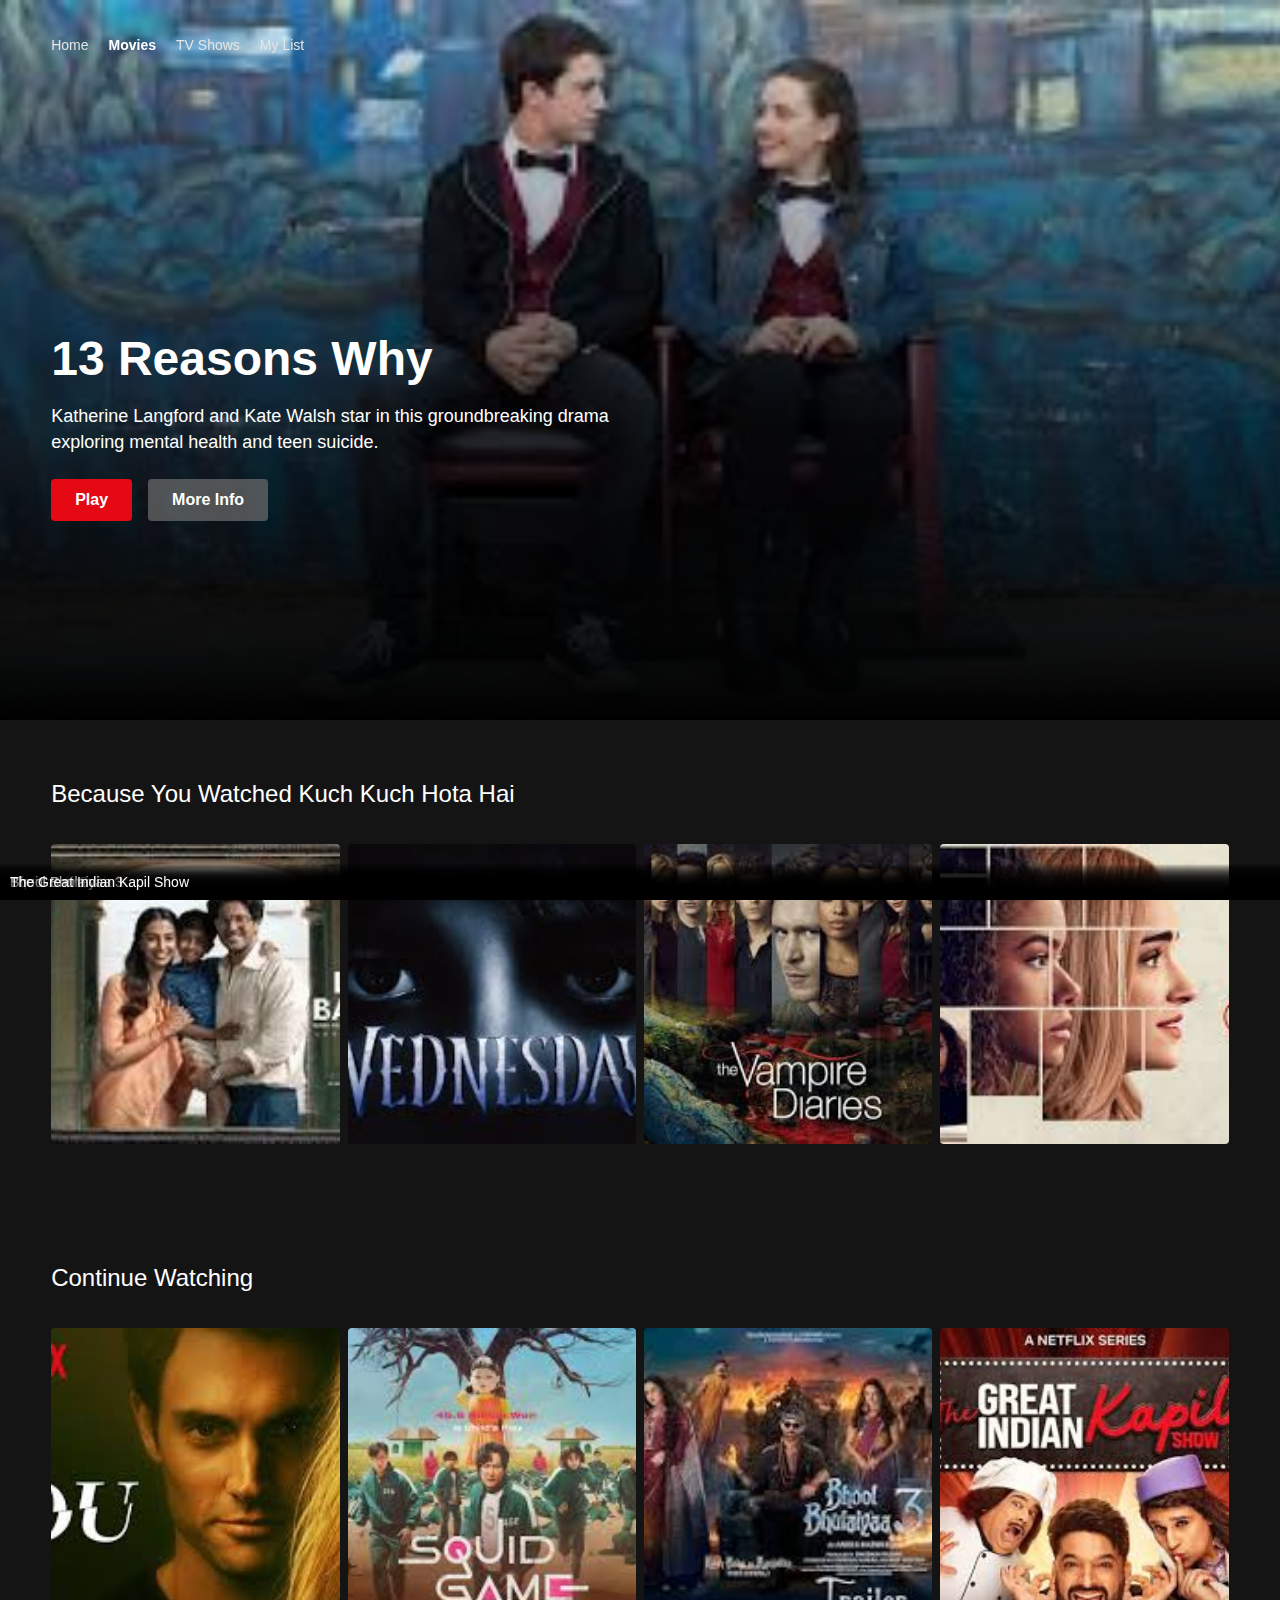
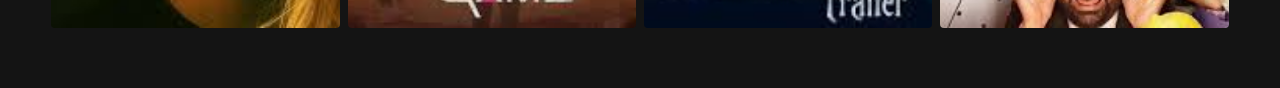
==== movies.html @ fcb924a4 "Initial commit" ====
<!DOCTYPE html>
<html lang="en">
<head>
    <meta charset="UTF-8">
    <meta name="viewport" content="width=device-width, initial-scale=1.0">
    <title>Movies</title>
    <link rel="stylesheet" href="movies.css">
    <style>
        .modal {
            display: none;
            position: fixed;
            top: 0;
            left: 0;
            width: 100%;
            height: 100%;
            background-color: rgba(0, 0, 0, 0.9);
            z-index: 1001;
        }

        .modal-content {
            position: relative;
            width: 90%;
            max-width: 900px;
            margin: 50px auto;
            padding-top: 56.25%;
        }

        .close-modal {
            position: absolute;
            top: -40px;
            right: 0;
            color: white;
            font-size: 30px;
            cursor: pointer;
            z-index: 1002;
        }

        .youtube-player {
            position: absolute;
            top: 0;
            left: 0;
            width: 100%;
            height: 100%;
            border: none;
        }

        .movie-card {
            cursor: pointer;
        }
    </style>
</head>
<body>
    <header>
        <nav>
            <ul>
                <li><a href="home.html">Home</a></li>
                <li><a href="movies.html" class="active">Movies</a></li>
                <li><a href="tvshows.html">TV Shows</a></li>
                <li><a href="mylist.html">My List</a></li>
            </ul>
        </nav>
    </header>

    <main>
        <section class="hero-section">
            <div class="hero-content">
                <h1>13 Reasons Why</h1>
                <p>Katherine Langford and Kate Walsh star in this groundbreaking drama exploring mental health and teen suicide.</p>
                <div class="hero-buttons">
                    <button onclick="playTrailer('https://youtu.be/0XuOkYlUWIs?si=gkgxSH9qaX9uSgTq')">Play</button>
                    <button>More Info</button>
                </div>
            </div>
        </section>

        <section class="movie-section">
            <h2>Because You Watched Kuch Kuch Hota Hai</h2>
            <div class="movie-row">
                <div class="movie-card" onclick="playTrailer('https://youtu.be/Kv5RKsqVe-Y?si=-s9Uij6OvIbRNo8V')">
                    <img src="images/movies/lucky.jpg" alt="Lucky Baskar">
                    <p>Lucky Baskar</p>
                </div>
                <div class="movie-card" onclick="playTrailer('Di310WS7zLk')">
                    <img src="images/movies/wednesday.jpg" alt="Wednesday">
                    <p>Wednesday</p>
                </div>
                <div class="movie-card" onclick="playTrailer('BmVmhjjkN4E')">
                    <img src="images/movies/vampire.jpg" alt="The Vampire Diaries">
                    <p>The Vampire Diaries</p>
                </div>
                <div class="movie-card" onclick="playTrailer('5UcxlYEbFHo')">
                    <img src="images/movies/ginny.jpg" alt="Ginny and Georgia">
                    <p>Ginny and Georgia</p>
                </div>
            </div>
        </section>

        <section class="movie-section">
            <h2>Continue Watching</h2>
            <div class="movie-row">
                <div class="movie-card" onclick="playTrailer('Q7LWWjIlqSc')">
                    <img src="images/movies/you.jpg" alt="You">
                    <p>You</p>
                </div>
                <div class="movie-card" onclick="playTrailer('oqxAJKy0ii4')">
                    <img src="images/movies/squidd.jpg" alt="Squid Game">
                    <p>Squid Game</p>
                </div>
                <div class="movie-card" onclick="playTrailer('efgh456')">
                    <img src="images/movies/bhool.jpg" alt="Bhool Bhulaiyaa 3">
                    <p>Bhool Bhulaiyaa 3</p>
                </div>
                <div class="movie-card" onclick="playTrailer('ijkl789')">
                    <img src="images/movies/kapil.jpg" alt="The Great Indian Kapil Show">
                    <p>The Great Indian Kapil Show</p>
                </div>
            </div>
        </section>
    </main>

    <!-- Modal for trailer -->
    <div id="trailerModal" class="modal">
        <div class="modal-content">
            <span class="close-modal" onclick="closeTrailer()">&times;</span>
            <iframe id="youtubePlayer" class="youtube-player" allowfullscreen></iframe>
        </div>
    </div>

    <script src="https://www.youtube.com/iframe_api"></script>
    <script>
        var player;
        var modal = document.getElementById('trailerModal');

        function playTrailer(videoId) {
            modal.style.display = 'block';
            if (player) {
                player.loadVideoById(videoId);
            } else {
                player = new YT.Player('youtubePlayer', {
                    videoId: videoId,
                    playerVars: {
                        'autoplay': 1,
                        'modestbranding': 1,
                        'rel': 0
                    }
                });
            }
        }

        function closeTrailer() {
            modal.style.display = 'none';
            if (player) {
                player.stopVideo();
            }
        }

        window.onclick = function(event) {
            if (event.target == modal) {
                closeTrailer();
            }
        }

        document.addEventListener('keydown', function(event) {
            if (event.key === 'Escape') {
                closeTrailer();
            }
        });
    </script>
</body>
</html>
---- movies.css ----
body {
    margin: 0;
    font-family: Arial, sans-serif;
    background-color: #141414;
    color: white;
}

/* Header Styles */
header {
    background-color: transparent;
    padding: 20px 4%;
    position: fixed;
    width: 100%;
    z-index: 1000;
    transition: background-color 0.3s;
}

header.scrolled {
    background-color: #141414;
}

nav ul {
    list-style: none;
    padding: 0;
    display: flex;
    gap: 20px;
    align-items: center;
}

nav ul li a {
    text-decoration: none;
    color: #e5e5e5;
    font-size: 14px;
    transition: color 0.3s;
}

nav ul li a:hover {
    color: #b3b3b3;
}

nav ul li a.active {
    color: white;
    font-weight: bold;
}

/* Hero Section */
.hero-section {
    position: relative;
    height: 80vh;
    background: linear-gradient(to bottom, 
        rgba(0, 0, 0, 0) 0%,
        rgba(0, 0, 0, 0.4) 40%,
        rgba(0, 0, 0, 0.8) 80%,
        rgba(0, 0, 0, 1) 100%
    ), url('images/movies/reasonss.jpg') no-repeat center center;
    background-size: cover;
    padding: 0 4%;
    display: flex;
    align-items: center;
}

.hero-content {
    max-width: 600px;
    margin-top: 100px;
}

.hero-content h1 {
    font-size: 48px;
    margin-bottom: 16px;
    font-weight: bold;
}

.hero-content p {
    font-size: 18px;
    margin-bottom: 24px;
    color: #fff;
    line-height: 1.4;
}

.hero-buttons {
    display: flex;
    gap: 16px;
}

.hero-buttons button {
    padding: 12px 24px;
    border-radius: 4px;
    font-size: 16px;
    font-weight: bold;
    cursor: pointer;
    transition: background-color 0.2s;
    border: none;
}

.hero-buttons button:first-child {
    background-color: #e50914;
    color: white;
}

.hero-buttons button:last-child {
    background-color: rgba(109, 109, 110, 0.7);
    color: white;
}

.hero-buttons button:hover {
    background-color: #f40612;
}

/* Movie Section */
.movie-section {
    padding: 40px 4%;
}

.movie-section h2 {
    font-size: 24px;
    margin-bottom: 16px;
    font-weight: 500;
}

.movie-row {
    display: flex;
    overflow-x: auto;
    gap: 8px;
    padding: 20px 0;
    scrollbar-width: none; /* Firefox */
}

.movie-row::-webkit-scrollbar {
    display: none; /* Chrome, Safari, Opera */
}

.movie-card img {
    width: 100%;
    aspect-ratio: 16/9;
    object-fit: cover;
    display: block;
    border-radius: 4px;
    /* Add these properties for better quality */
    image-rendering: -webkit-optimize-contrast;
    image-rendering: crisp-edges;
    transform: translateZ(0); /* Helps with image sharpness */
    backface-visibility: hidden; /* Reduces blurriness during transforms */
}
}

.movie-card:hover {
    transform: scale(1.05);
    z-index: 2;
}

.movie-card img {
    width: 100%;
    height: 300px;
    object-fit: cover;
    display: block;
}

.movie-card p {
    padding: 10px;
    margin: 0;
    position: absolute;
    bottom: 0;
    left: 0;
    right: 0;
    background: linear-gradient(to top, rgba(0,0,0,0.9), transparent);
    font-size: 14px;
}

/* Responsive adjustments */
@media (max-width: 768px) {
    .hero-content h1 {
        font-size: 32px;
    }
    
    .hero-content p {
        font-size: 16px;
    }
    
    .movie-card {
        width: 150px;
    }
    
    .movie-card img {
        height: 225px;
    }
}

/* Optional: Add smooth scrolling for the movie rows */
.movie-row {
    scroll-behavior: smooth;
}
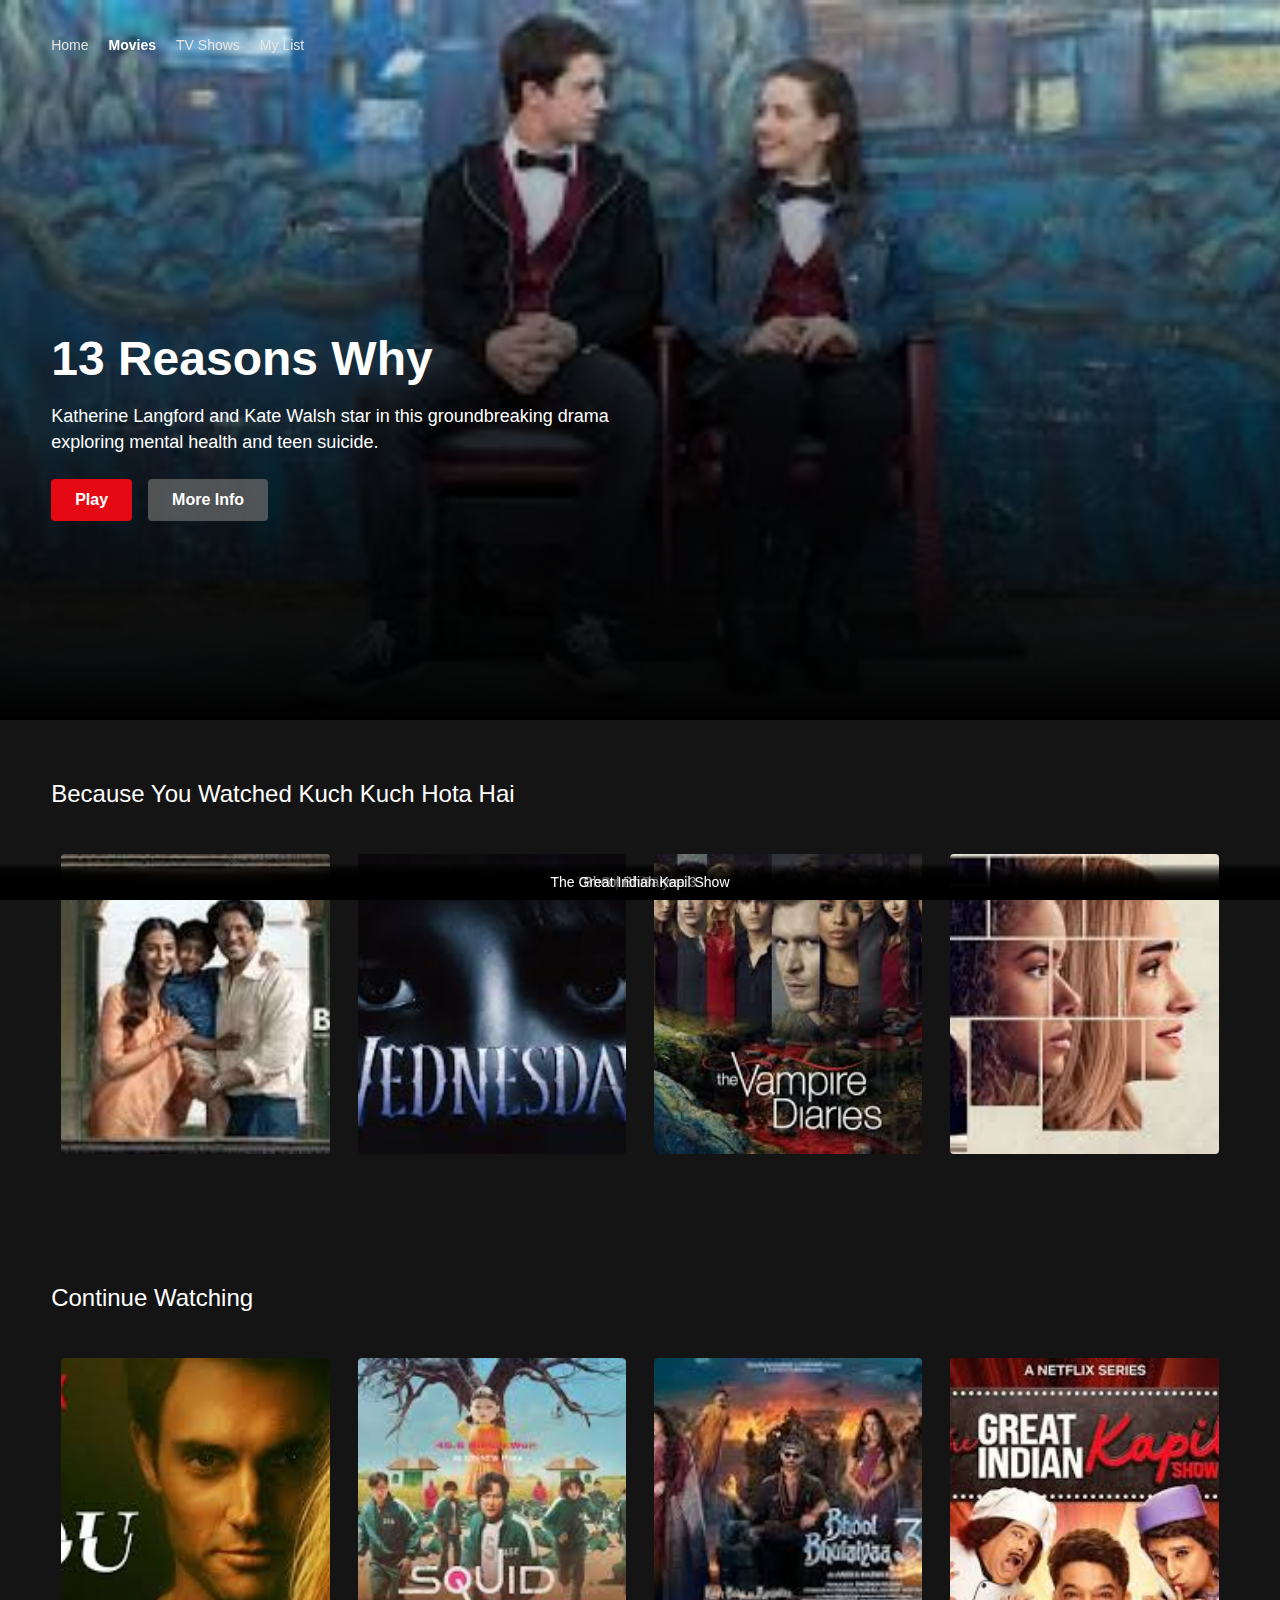
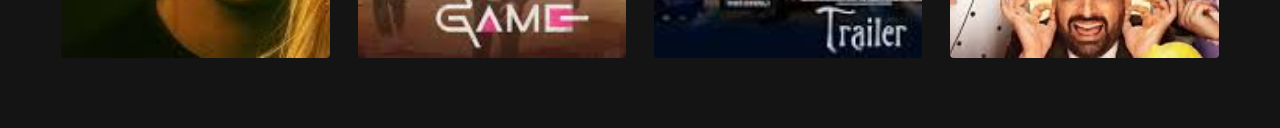
==== commit ad0fd1c6: "Initial commit" ====
--- a/movies.html
+++ b/movies.html
@@ -53,7 +53,7 @@
     <header>
         <nav>
             <ul>
-                <li><a href="home.html">Home</a></li>
+                <li><a href="index.html">Home</a></li>
                 <li><a href="movies.html" class="active">Movies</a></li>
                 <li><a href="tvshows.html">TV Shows</a></li>
                 <li><a href="mylist.html">My List</a></li>
@@ -73,27 +73,31 @@
             </div>
         </section>
 
+
         <section class="movie-section">
             <h2>Because You Watched Kuch Kuch Hota Hai</h2>
             <div class="movie-row">
                 <div class="movie-card" onclick="playTrailer('https://youtu.be/Kv5RKsqVe-Y?si=-s9Uij6OvIbRNo8V')">
                     <img src="images/movies/lucky.jpg" alt="Lucky Baskar">
-                    <p>Lucky Baskar</p>
+                    <p class="movie-title">Lucky Baskar</p>
                 </div>
                 <div class="movie-card" onclick="playTrailer('Di310WS7zLk')">
                     <img src="images/movies/wednesday.jpg" alt="Wednesday">
-                    <p>Wednesday</p>
+                    <p class="movie-title">Wednesday</p>
                 </div>
                 <div class="movie-card" onclick="playTrailer('BmVmhjjkN4E')">
                     <img src="images/movies/vampire.jpg" alt="The Vampire Diaries">
-                    <p>The Vampire Diaries</p>
+                    <p class="movie-title">The Vampire Diaries</p>
                 </div>
                 <div class="movie-card" onclick="playTrailer('5UcxlYEbFHo')">
                     <img src="images/movies/ginny.jpg" alt="Ginny and Georgia">
-                    <p>Ginny and Georgia</p>
+                    <p class="movie-title">Ginny and Georgia</p>
                 </div>
             </div>
         </section>
+        
+
+        
 
         <section class="movie-section">
             <h2>Continue Watching</h2>
--- a/movies.css
+++ b/movies.css
@@ -192,4 +192,18 @@
 /* Optional: Add smooth scrolling for the movie rows */
 .movie-row {
     scroll-behavior: smooth;
-}+}
+
+/* Add these styles to your existing CSS */
+.movie-card {
+    text-align: center;
+    margin: 10px;
+}
+
+.movie-title {
+    font-size: 14px;
+    color: white;
+    margin-top: 8px;
+    text-align: center;
+    word-wrap: break-word;
+}
